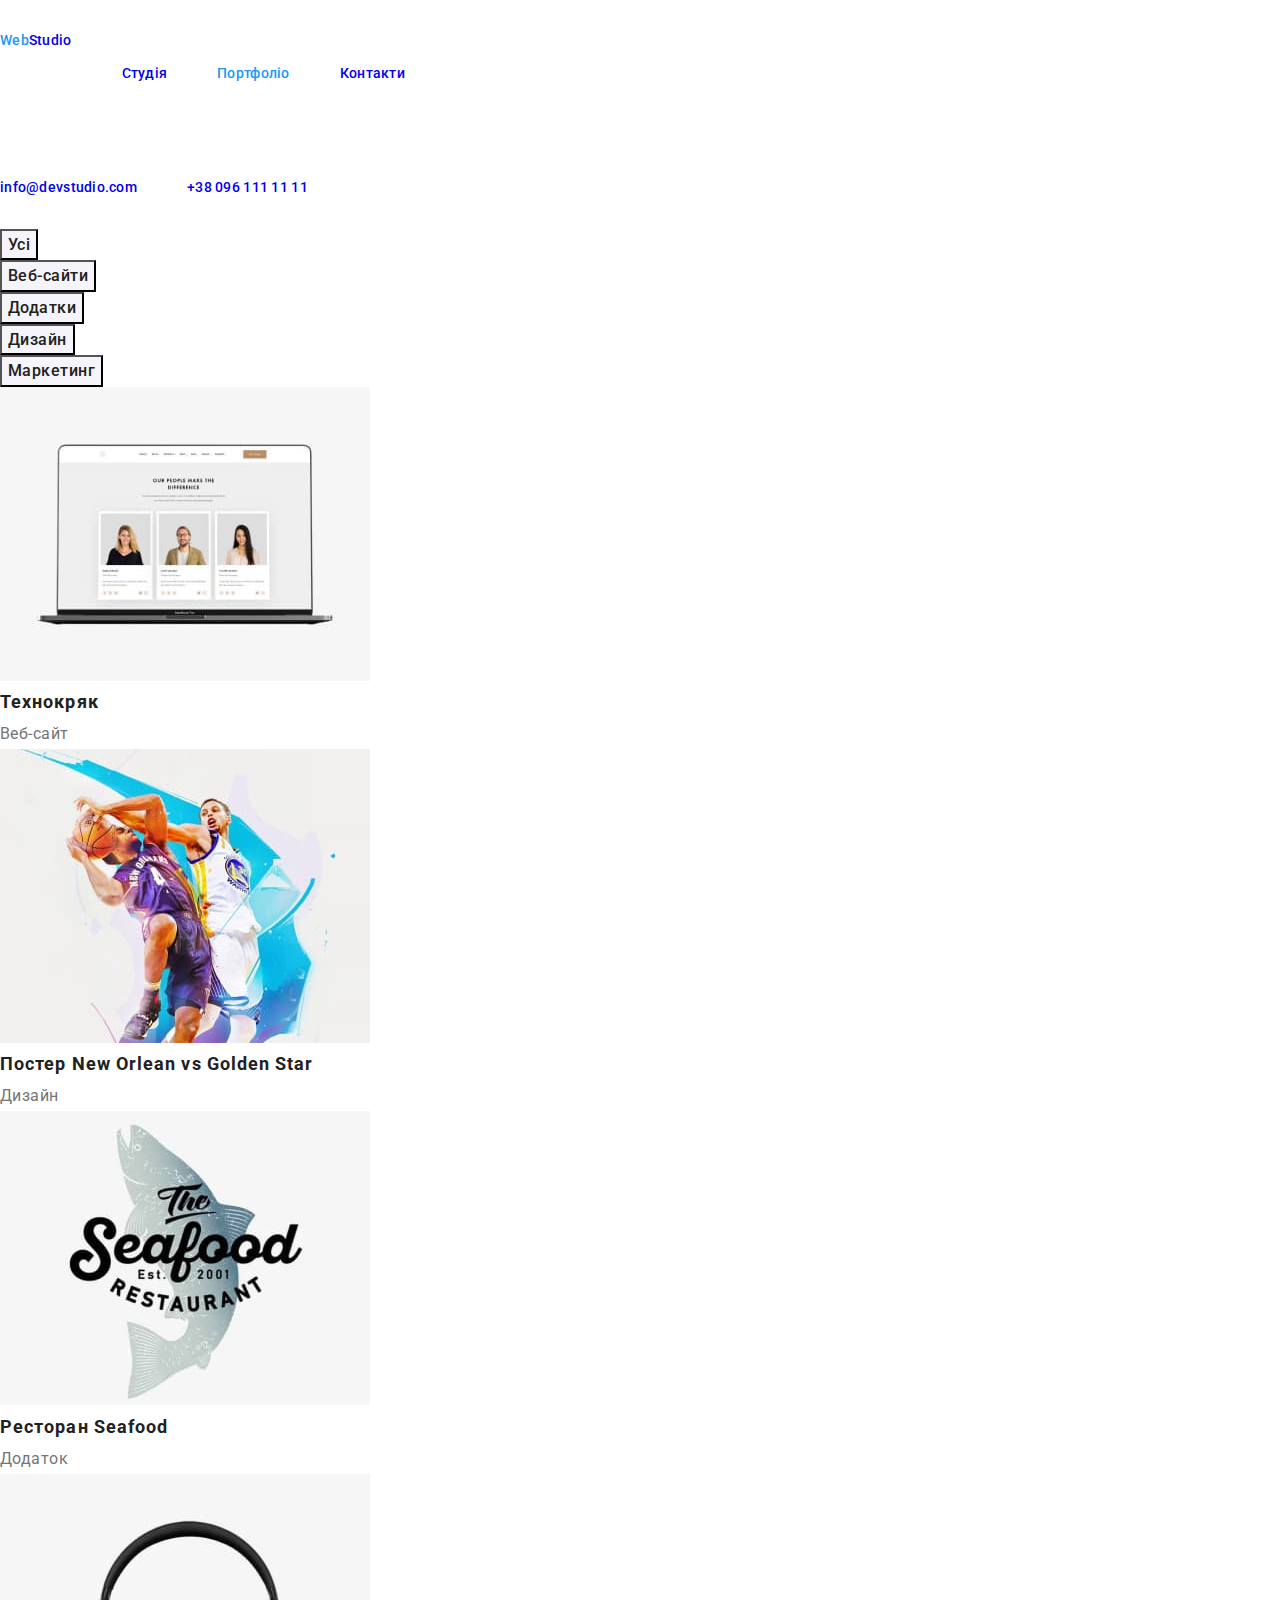
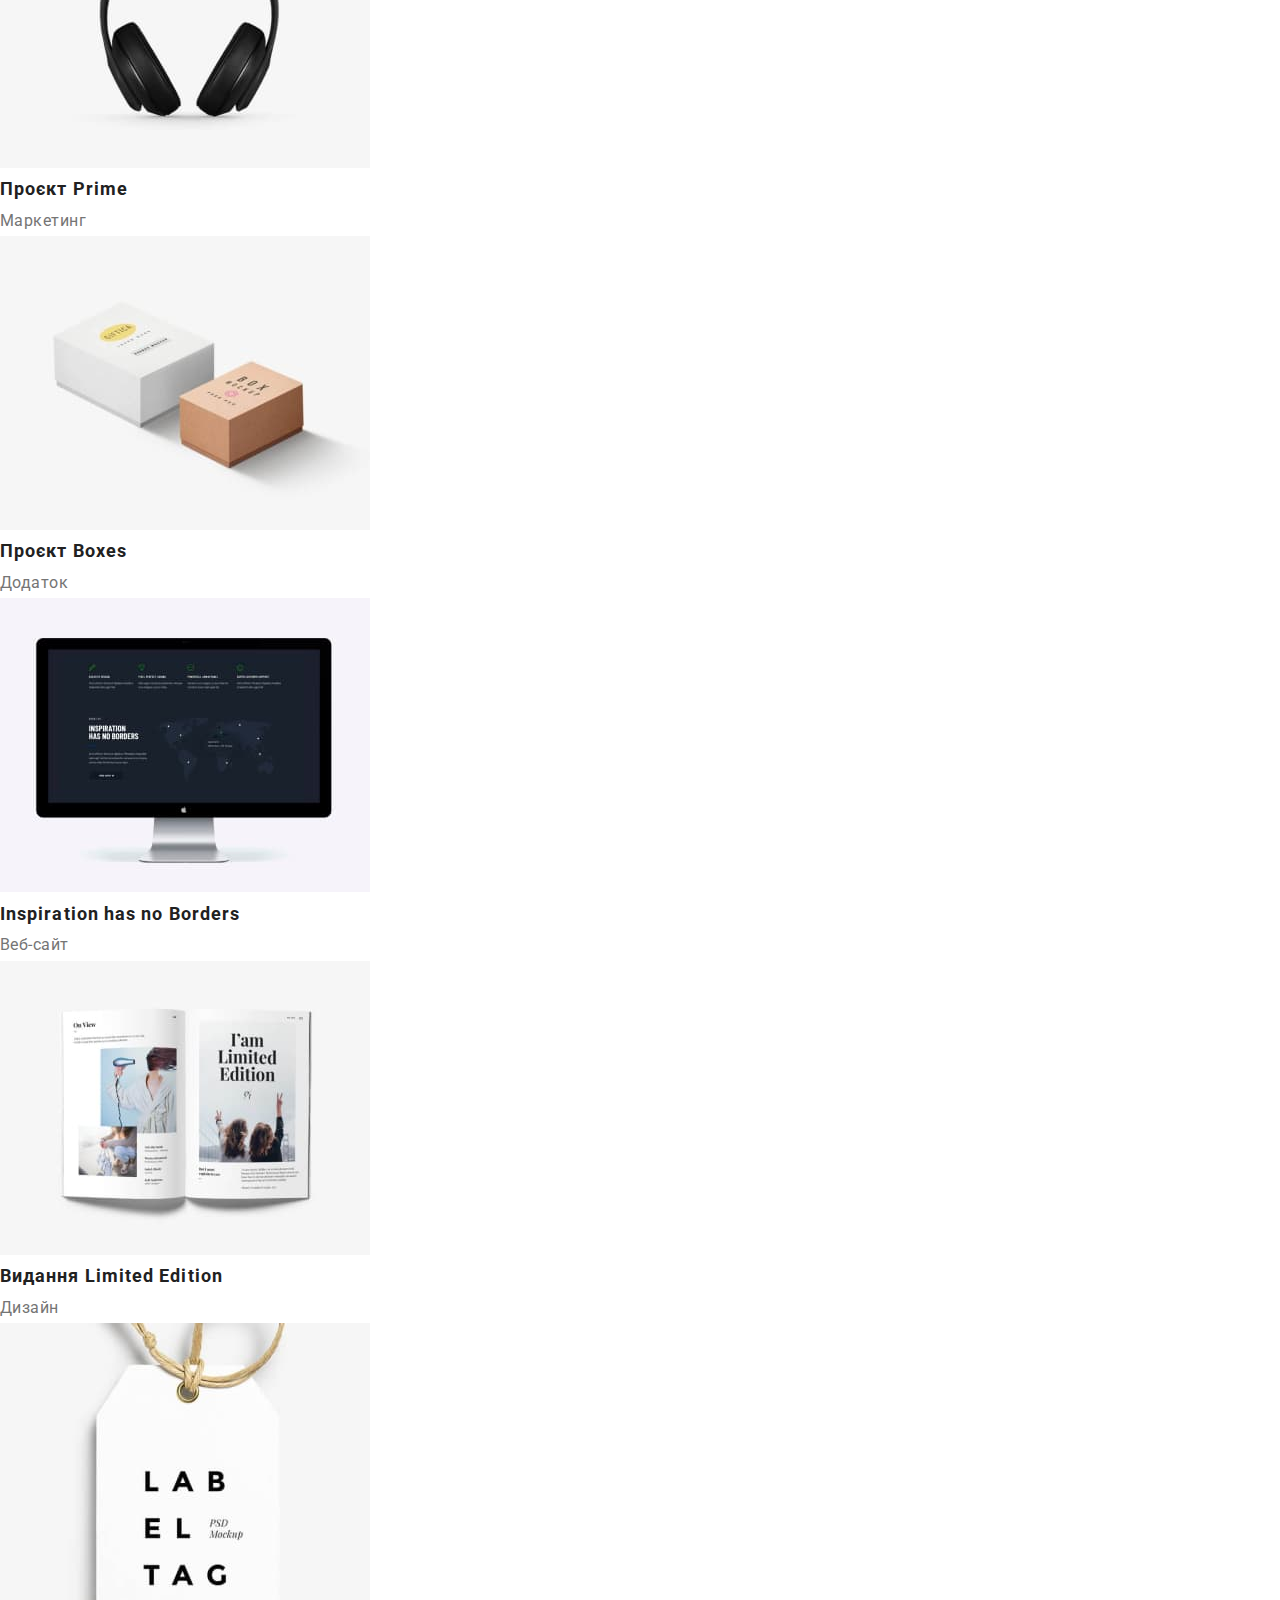
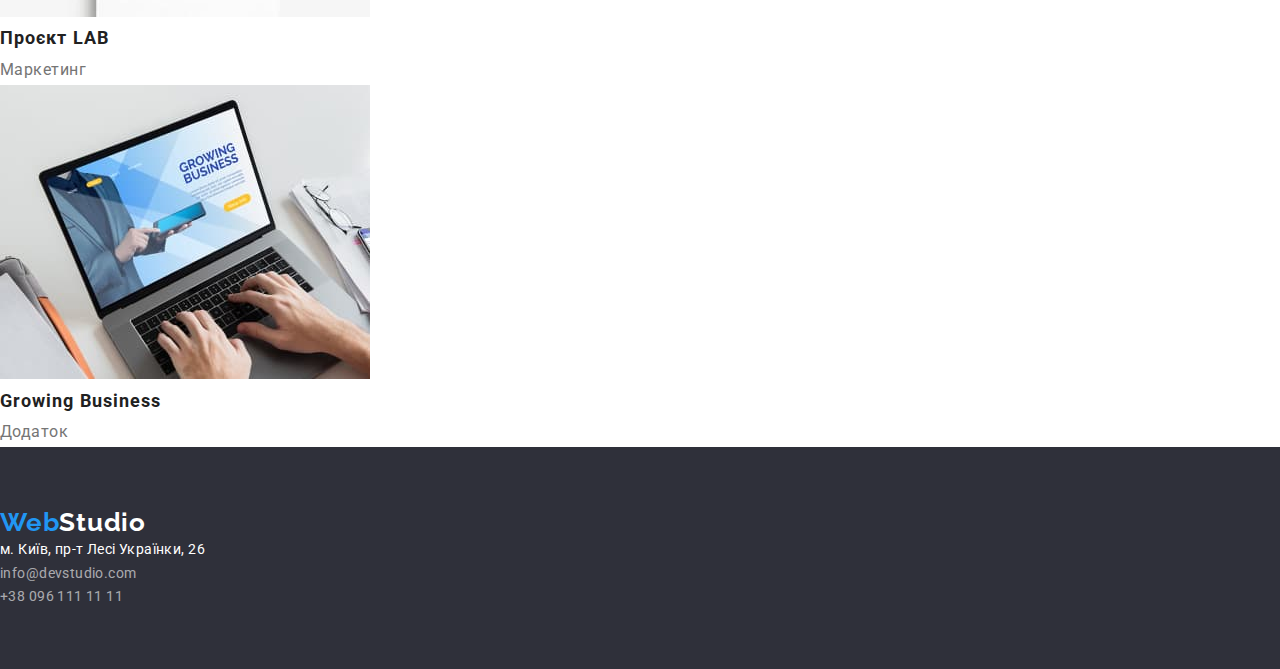
==== portfolio.html @ bb6c6833 "Index.html changed" ====
<!DOCTYPE html>
<html lang="uk">
  <head>
    <meta charset="UTF-8" />
    <meta http-equiv="X-UA-Compatible" content="IE=edge" />
    <meta name="viewport" content="width=device-width, initial-scale=1.0" />
    <title>Портфоліо</title>
    <link rel="preconnect" href="https://fonts.googleapis.com" />
    <link rel="preconnect" href="https://fonts.gstatic.com" crossorigin />
    <link
      href="https://fonts.googleapis.com/css2?family=Raleway:wght@700&family=Roboto:wght@400;500;700;900&display=swap"
      rel="stylesheet"
    />
    <link
      rel="stylesheet"
      href="https://cdnjs.cloudflare.com/ajax/libs/modern-normalize/1.1.0/modern-normalize.min.css"
    />
    <link rel="stylesheet" href="./css/styles.css" />
  </head>
  <body>
    <header class="site-header">
      <nav class="site-nav">
        <a class="logo" href="./index.html"><span class="web">Web</span>Studio</a>

        <ul class="site-nav list">
          <li>
            <a href="./index.html">Студія</a>
          </li>
          <li>
            <a class="current" href="./portfolio.html">Портфоліо</a>
          </li>
          <li>
            <a href="#">Контакти</a>
          </li>
        </ul>
      </nav>

      <ul class="contacts list">
        <li>
          <a href="mailto:info@devstudio.com">info@devstudio.com</a>
        </li>
        <li>
          <a href="tel:+380961111111">+38 096 111 11 11</a>
        </li>
      </ul>
    </header>

    <main>
      <section>
        <h1 hidden>Проєкти</h1>
        <ul class="list">
          <li>
            <button class="filter-button" type="button">Усі</button>
          </li>
          <li><button class="filter-button" type="button">Веб-сайти</button></li>
          <li><button class="filter-button" type="button">Додатки</button></li>
          <li><button class="filter-button" type="button">Дизайн</button></li>
          <li><button class="filter-button" type="button">Маркетинг</button></li>
        </ul>

        <ul class="list">
          <li class="project-item">
            <a href="#">
              <img src="./images/technokriak.jpeg" alt="Веб-сайт компанії Технокряк" width="370" />
              <h2 class="project-title">Технокряк</h2>
              <p class="project-type">Веб-сайт</p>
            </a>
          </li>

          <li class="project-item">
            <a href="#">
              <img src="./images/poster.jpeg" alt="Постер баскетбольного матчу" width="370" />
              <h2 class="project-title">Постер <span lang="en">New Orlean vs Golden Star</span></h2>
              <p class="project-type">Дизайн</p>
            </a>
          </li>

          <li class="project-item">
            <a href="#">
              <img
                src="./images/restaurant.jpeg"
                alt="Додаток ресторану морепродуктів"
                width="370"
              />
              <h2 class="project-title">Ресторан <span lang="en">Seafood</span></h2>
              <p class="project-type">Додаток</p>
            </a>
          </li>

          <li class="project-item">
            <a href="#">
              <img src="./images/prime.jpeg" alt="Маркетинг для проєкту Прайм" width="370" />
              <h2 class="project-title">Проєкт <span lang="en">Prime</span></h2>
              <p class="project-type">Маркетинг</p>
            </a>
          </li>

          <li class="project-item">
            <a href="#">
              <img src="./images/boxes.jpeg" alt="Додаток для проєкту Коробочки" width="370" />
              <h2 class="project-title">Проєкт <span lang="en">Boxes</span></h2>
              <p class="project-type">Додаток</p>
            </a>
          </li>

          <li class="project-item">
            <a href="#">
              <img
                src="./images/inspiration.jpeg"
                alt="Веб-сайт для проекту Натхнення без меж"
                width="370"
              />
              <h2 class="project-title" lang="en">Inspiration has no Borders</h2>
              <p class="project-type">Веб-сайт</p>
            </a>
          </li>

          <li class="project-item">
            <a href="#">
              <img
                src="./images/edition.jpeg"
                alt="Дизайн для видання Обмежений наклад"
                width="370"
              />
              <h2 class="project-title">Видання <span lang="en">Limited Edition</span></h2>
              <p class="project-type">Дизайн</p>
            </a>
          </li>

          <li class="project-item">
            <a href="#">
              <img src="./images/lab.jpeg" alt="Маркетинг для проєкту ЛАБ" width="370" />
              <h2 class="project-title">Проєкт <span lang="en">LAB</span></h2>
              <p class="project-type">Маркетинг</p>
            </a>
          </li>

          <li class="project-item">
            <a href="#">
              <img src="./images/business.jpeg" alt="Додаток Зростаючий бізнес" width="370" />
              <h2 class="project-title" lang="en">Growing Business</h2>
              <p class="project-type">Додаток</p>
            </a>
          </li>
        </ul>
      </section>
    </main>

    <footer class="site-footer">
      <a class="logo" href="./index.html"><span class="web">Web</span>Studio </a>
      <address class="site-address">
        <ul class="list">
          <li>
            <a
              class="map"
              href="https://goo.gl/maps/CPtrU1FHBa2aNyZL9"
              target="_blank"
              rel="noopener noreferrer"
              >м. Київ, пр-т Лесі Українки, 26</a
            >
          </li>
          <li>
            <a class="mail" href="mailto:info@devstudio.com">info@devstudio.com</a>
          </li>
          <li>
            <a class="tel" href="tel:+380961111111">+38 096 111 11 11</a>
          </li>
        </ul>
      </address>
    </footer>
  </body>
</html>
---- css/styles.css ----
:root {
  --primary-color: #757575;
  --secondary-color: #212121;
  --accent-color: #2196f3;
  --bg-primary-color: #2f303a;
  --bg-secondary-color: #f5f4fa;
  --white-color: #ffffff;
  --white-color-transparent: rgba(255, 255, 255, 0.6);
  --logo-color: #000000;
  --button-active-color: #188ce8;
}

body {
  background-color: var(--white-color);
  color: var(--primary-color);
  font-family: 'Roboto', sans-serif;
}

a {
  text-decoration: none;
}

h1,
h2,
h3,
p {
  margin-top: 0;
  margin-bottom: 0;
}

.list {
  list-style: none;
  padding: 0;
  margin: 0;
}

.container {
  width: 1200px;
  padding-left: 15px;
  padding-right: 15px;
  margin: 0 auto;
  outline: 2px solid red;
}

/*-----HEADER-----*/

.container-header {
  display: flex;
  align-items: center;
}

.navigation {
  display: flex;
}

.site-nav,
.contacts {
  display: flex;
  gap: 50px;
  padding-top: 32px;
  padding-bottom: 32px;
}

.site-header a {
  font-weight: 500;
  font-size: 14px;
  line-height: 1.17;
  letter-spacing: 0.02em;
}
.site-header a:hover,
.site-header a:focus,
.site-footer a:hover,
.site-footer a:focus {
  color: var(--accent-color);
}

.navigation .logo,
.site-footer .logo {
  font-family: 'Raleway', sans-serif;
  font-weight: 700;
  font-size: 26px;
  line-height: 1.17;
  letter-spacing: 0.03em;
}
.navigation .logo {
  margin-right: 93px;
  padding-top: 24px;
  padding-bottom: 25px;
  color: var(--logo-color);
}

.web {
  color: var(--accent-color);
}

.site-nav .link {
  display: block;
  color: var(--secondary-color);
}

.site-nav .current {
  color: var(--accent-color);
}

.contacts {
  margin-left: auto;
}

.contacts .link {
  display: block;
  color: var(--primary-color);
}

/*-----HERO-----*/

.hero,
.site-footer {
  background-color: var(--bg-primary-color);
}

.hero {
  text-align: center;
  color: var(--white-color);
  padding-top: 200px;
  padding-bottom: 200px;
  margin-bottom: 94px;
}

.hero-title {
  margin-bottom: 30px;
  color: var(--white-color);
  font-weight: 900;
  font-size: 44px;
  line-height: 1.36;
  letter-spacing: 0.06em;
  text-transform: uppercase;
}

.hero-btn {
  display: inline-block;
  border-radius: 4px;
  min-width: 216px;
  height: 50px;
  background-color: var(--accent-color);
  color: var(--white-color);
  font-family: inherit;
  font-weight: 700;
  font-size: 16px;
  line-height: 1.88;
  letter-spacing: 0.06em;
  cursor: pointer;
}
.hero-btn:active {
  background-color: var(--button-active-color);
}

/*-----FEATURES-----*/

.features,
.activities {
  margin-bottom: 94px;
}

.visually-hidden {
  position: absolute;
  width: 1px;
  height: 1px;
  margin: -1px;
  border: 0;
  padding: 0;
  white-space: nowrap;
  clip-path: inset(100%);
  clip: rect(0 0 0 0);
  overflow: hidden;
}

.features-list,
.activities-list,
.team-list {
  display: flex;
  gap: 30px;
}

.features-list .item {
  max-width: 270px;
}

.activities-title,
.features-title,
.team-title .card-title,
.project-title {
  color: var(--secondary-color);
}

.features-title {
  margin-bottom: 10px;
  font-size: 14px;
  line-height: 1.17;
  letter-spacing: 0.02em;
  text-transform: uppercase;
}

.features-desc {
  font-size: 14px;
  line-height: 1.7;
  letter-spacing: 0.03em;
}

/*-----ACTIVITIES------*/

.activities-title,
.team-title {
  margin-bottom: 50px;
  font-size: 36px;
  line-height: 1.17;
  letter-spacing: 0.03em;
  text-align: center;
}

/*-----TEAM-----*/

.team {
  background-color: var(--bg-secondary-color);
  padding-top: 94px;
  padding-bottom: 94px;
}

.card {
  background-color: var(--white-color);
}

.card-title {
  font-weight: 500;
  font-size: 16px;
  line-height: 1.17;
  letter-spacing: 0.03em;
}

.card-desc {
  font-size: 16px;
  line-height: 1.17;
  letter-spacing: 0.03em;
}

/*-----FOOTER-----*/
.site-footer {
  padding: 60px 0;
}

.site-footer .logo {
  color: var(--white-color);
}

.site-footer address {
  font-style: normal;
  font-size: 14px;
  line-height: 1.7;
  letter-spacing: 0.03em;
}

.site-footer .map {
  color: var(--white-color);
}

.site-footer .mail,
.site-footer .tel {
  color: var(--white-color-transparent);
}

.filter-button {
  background-color: var(--bg-secondary-color);
  color: var(--secondary-color);
  font-family: 'Roboto', sans-serif;
  font-weight: 500;
  font-size: 16px;
  line-height: 1.6;
  letter-spacing: 0.03em;
}
.filter-button:hover,
.filter-button:focus {
  background-color: var(--accent-color);
  color: var(--white-color);
  cursor: pointer;
}

.project-title {
  color: var(--secondary-color);
  font-size: 18px;
  line-height: 1.88;
  letter-spacing: 0.06em;
}

.project-type {
  color: var(--primary-color);
  font-size: 16px;
  line-height: 1.88;
  letter-spacing: 0.03em;
}
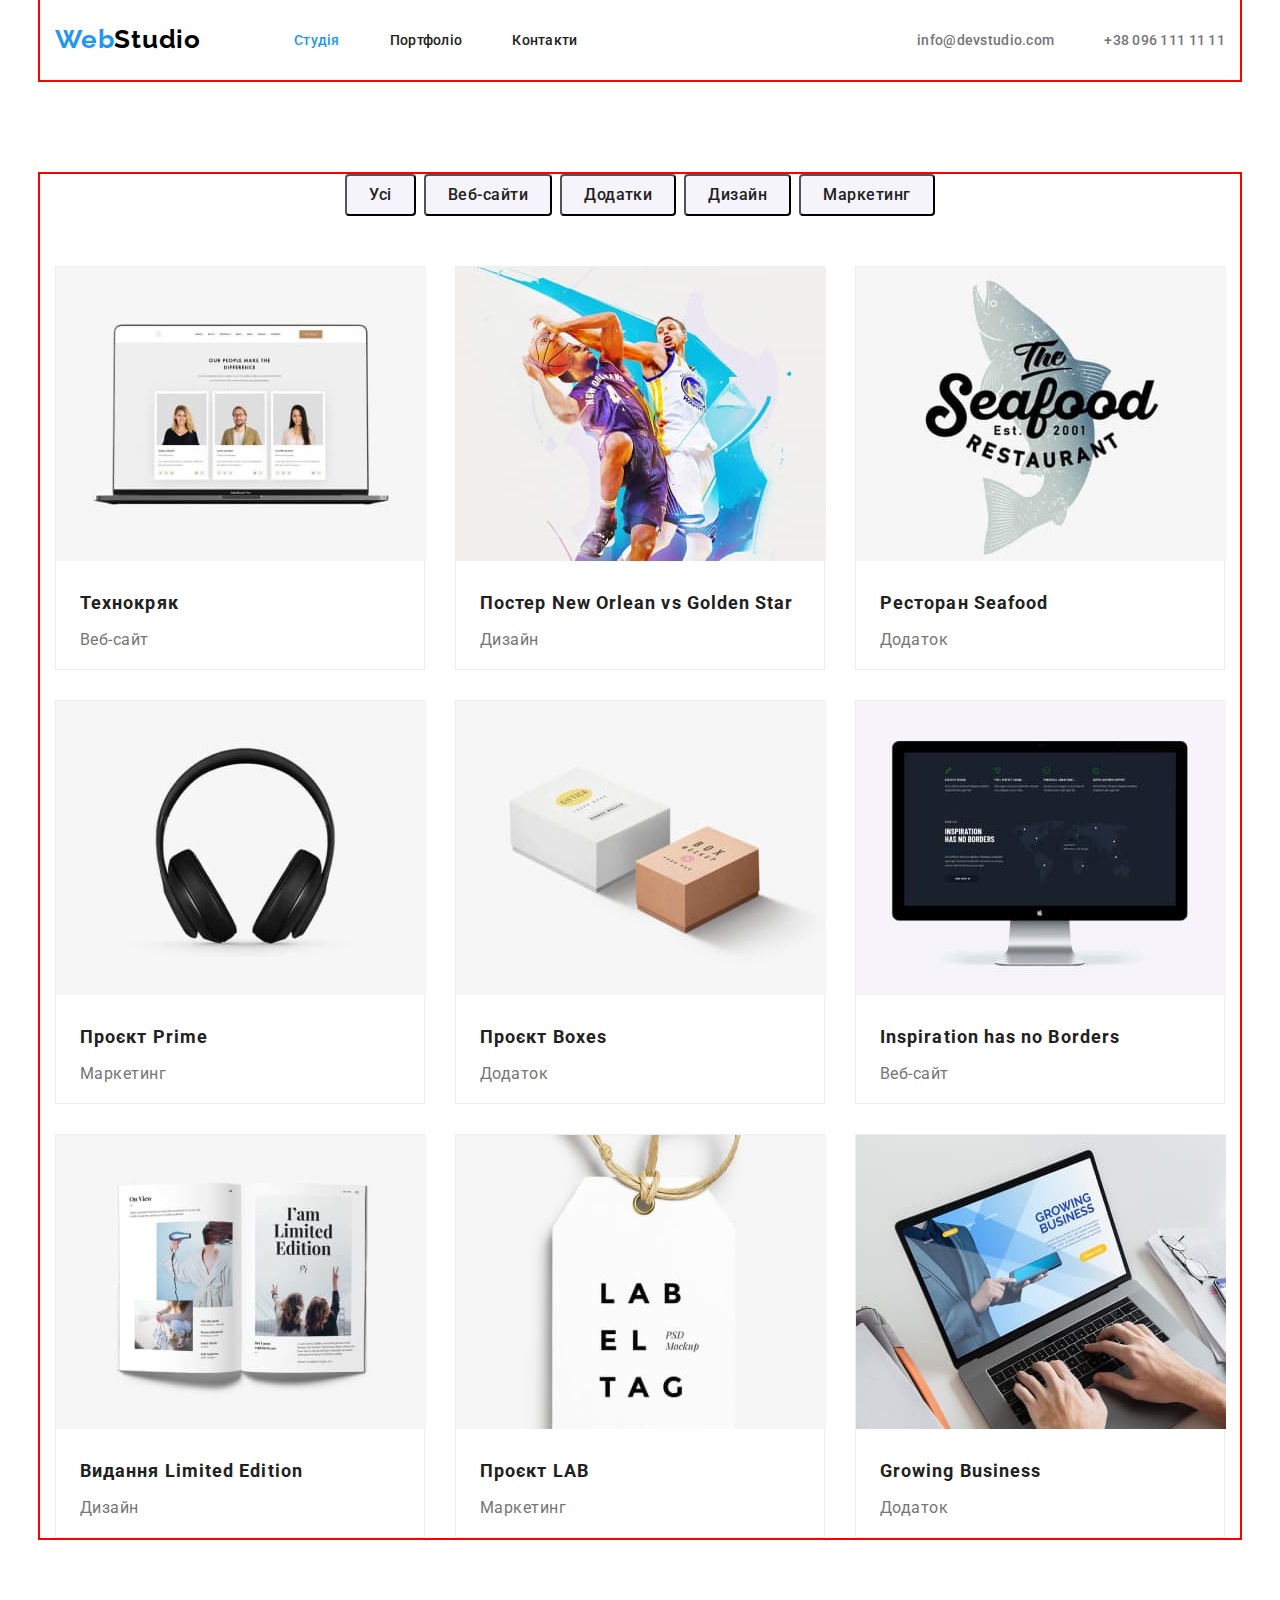
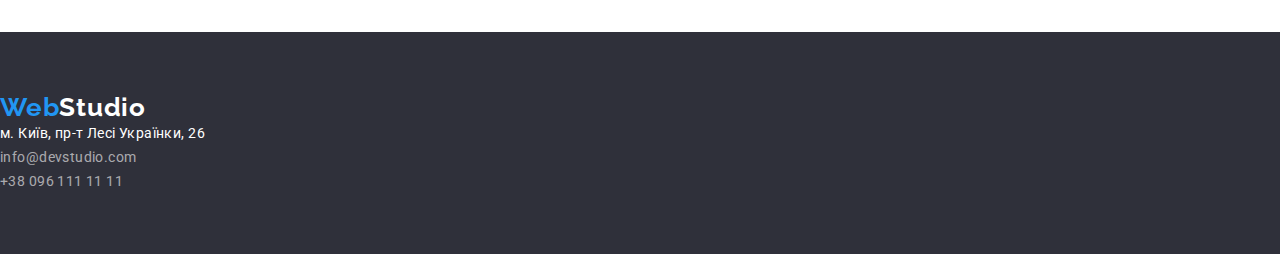
==== commit ee5e2dde: "Added geometry styling and content positioning for portfolio.html" ====
--- a/portfolio.html
+++ b/portfolio.html
@@ -19,130 +19,161 @@
   </head>
   <body>
     <header class="site-header">
-      <nav class="site-nav">
-        <a class="logo" href="./index.html"><span class="web">Web</span>Studio</a>
-
-        <ul class="site-nav list">
-          <li>
-            <a href="./index.html">Студія</a>
-          </li>
-          <li>
-            <a class="current" href="./portfolio.html">Портфоліо</a>
-          </li>
-          <li>
-            <a href="#">Контакти</a>
+      <div class="container container-header">
+        <nav class="navigation">
+          <a class="logo" href="./index.html"><span class="web">Web</span>Studio</a>
+
+          <ul class="site-nav list">
+            <li class="item">
+              <a class="link current" href="./index.html">Студія</a>
+            </li>
+            <li class="item">
+              <a class="link" href="./portfolio.html">Портфоліо</a>
+            </li>
+            <li class="item">
+              <a class="link" href="#">Контакти</a>
+            </li>
+          </ul>
+        </nav>
+
+        <ul class="contacts list">
+          <li class="item">
+            <a class="link" href="mailto:info@devstudio.com">info@devstudio.com</a>
+          </li>
+          <li class="item">
+            <a class="link" href="tel:+380961111111">+38 096 111 11 11</a>
           </li>
         </ul>
-      </nav>
-
-      <ul class="contacts list">
-        <li>
-          <a href="mailto:info@devstudio.com">info@devstudio.com</a>
-        </li>
-        <li>
-          <a href="tel:+380961111111">+38 096 111 11 11</a>
-        </li>
-      </ul>
+      </div>
     </header>
 
     <main>
-      <section>
-        <h1 hidden>Проєкти</h1>
-        <ul class="list">
-          <li>
-            <button class="filter-button" type="button">Усі</button>
-          </li>
-          <li><button class="filter-button" type="button">Веб-сайти</button></li>
-          <li><button class="filter-button" type="button">Додатки</button></li>
-          <li><button class="filter-button" type="button">Дизайн</button></li>
-          <li><button class="filter-button" type="button">Маркетинг</button></li>
-        </ul>
-
-        <ul class="list">
-          <li class="project-item">
-            <a href="#">
-              <img src="./images/technokriak.jpeg" alt="Веб-сайт компанії Технокряк" width="370" />
-              <h2 class="project-title">Технокряк</h2>
-              <p class="project-type">Веб-сайт</p>
-            </a>
-          </li>
-
-          <li class="project-item">
-            <a href="#">
-              <img src="./images/poster.jpeg" alt="Постер баскетбольного матчу" width="370" />
-              <h2 class="project-title">Постер <span lang="en">New Orlean vs Golden Star</span></h2>
-              <p class="project-type">Дизайн</p>
-            </a>
-          </li>
-
-          <li class="project-item">
-            <a href="#">
-              <img
-                src="./images/restaurant.jpeg"
-                alt="Додаток ресторану морепродуктів"
-                width="370"
-              />
-              <h2 class="project-title">Ресторан <span lang="en">Seafood</span></h2>
-              <p class="project-type">Додаток</p>
-            </a>
-          </li>
-
-          <li class="project-item">
-            <a href="#">
-              <img src="./images/prime.jpeg" alt="Маркетинг для проєкту Прайм" width="370" />
-              <h2 class="project-title">Проєкт <span lang="en">Prime</span></h2>
-              <p class="project-type">Маркетинг</p>
-            </a>
-          </li>
-
-          <li class="project-item">
-            <a href="#">
-              <img src="./images/boxes.jpeg" alt="Додаток для проєкту Коробочки" width="370" />
-              <h2 class="project-title">Проєкт <span lang="en">Boxes</span></h2>
-              <p class="project-type">Додаток</p>
-            </a>
-          </li>
-
-          <li class="project-item">
-            <a href="#">
-              <img
-                src="./images/inspiration.jpeg"
-                alt="Веб-сайт для проекту Натхнення без меж"
-                width="370"
-              />
-              <h2 class="project-title" lang="en">Inspiration has no Borders</h2>
-              <p class="project-type">Веб-сайт</p>
-            </a>
-          </li>
-
-          <li class="project-item">
-            <a href="#">
-              <img
-                src="./images/edition.jpeg"
-                alt="Дизайн для видання Обмежений наклад"
-                width="370"
-              />
-              <h2 class="project-title">Видання <span lang="en">Limited Edition</span></h2>
-              <p class="project-type">Дизайн</p>
-            </a>
-          </li>
-
-          <li class="project-item">
-            <a href="#">
-              <img src="./images/lab.jpeg" alt="Маркетинг для проєкту ЛАБ" width="370" />
-              <h2 class="project-title">Проєкт <span lang="en">LAB</span></h2>
-              <p class="project-type">Маркетинг</p>
-            </a>
-          </li>
-
-          <li class="project-item">
-            <a href="#">
-              <img src="./images/business.jpeg" alt="Додаток Зростаючий бізнес" width="370" />
-              <h2 class="project-title" lang="en">Growing Business</h2>
-              <p class="project-type">Додаток</p>
-            </a>
-          </li>
-        </ul>
+      <section class="portfolio">
+        <div class="container">
+          <div class="filter-container">
+            <h1 class="visually-hidden">Проєкти</h1>
+            <ul class="filter-list list">
+              <li>
+                <button class="filter-btn" type="button">Усі</button>
+              </li>
+              <li><button class="filter-btn" type="button">Веб-сайти</button></li>
+              <li><button class="filter-btn" type="button">Додатки</button></li>
+              <li><button class="filter-btn" type="button">Дизайн</button></li>
+              <li><button class="filter-btn" type="button">Маркетинг</button></li>
+            </ul>
+          </div>
+          <div class="project-container">
+            <ul class="project-list list">
+              <li class="project-item">
+                <a href="#">
+                  <img
+                    src="./images/technokriak.jpeg"
+                    alt="Веб-сайт компанії Технокряк"
+                    width="370"
+                  />
+                  <div class="project-text">
+                    <h2 class="project-title">Технокряк</h2>
+                    <p class="project-type">Веб-сайт</p>
+                  </div>
+                </a>
+              </li>
+
+              <li class="project-item">
+                <a href="#">
+                  <img src="./images/poster.jpeg" alt="Постер баскетбольного матчу" width="370" />
+                  <div class="project-text">
+                    <h2 class="project-title">
+                      Постер <span lang="en">New Orlean vs Golden Star</span>
+                    </h2>
+                    <p class="project-type">Дизайн</p>
+                  </div>
+                </a>
+              </li>
+
+              <li class="project-item">
+                <a href="#">
+                  <img
+                    src="./images/restaurant.jpeg"
+                    alt="Додаток ресторану морепродуктів"
+                    width="370"
+                  />
+                  <div class="project-text">
+                    <h2 class="project-title">Ресторан <span lang="en">Seafood</span></h2>
+                    <p class="project-type">Додаток</p>
+                  </div>
+                </a>
+              </li>
+
+              <li class="project-item">
+                <a href="#">
+                  <img src="./images/prime.jpeg" alt="Маркетинг для проєкту Прайм" width="370" />
+                  <div class="project-text">
+                    <h2 class="project-title">Проєкт <span lang="en">Prime</span></h2>
+                    <p class="project-type">Маркетинг</p>
+                  </div>
+                </a>
+              </li>
+
+              <li class="project-item">
+                <a href="#">
+                  <img src="./images/boxes.jpeg" alt="Додаток для проєкту Коробочки" width="370" />
+                  <div class="project-text">
+                    <h2 class="project-title">Проєкт <span lang="en">Boxes</span></h2>
+                    <p class="project-type">Додаток</p>
+                  </div>
+                </a>
+              </li>
+
+              <li class="project-item">
+                <a href="#">
+                  <img
+                    src="./images/inspiration.jpeg"
+                    alt="Веб-сайт для проекту Натхнення без меж"
+                    width="370"
+                  />
+                  <div class="project-text">
+                    <h2 class="project-title" lang="en">Inspiration has no Borders</h2>
+                    <p class="project-type">Веб-сайт</p>
+                  </div>
+                </a>
+              </li>
+
+              <li class="project-item">
+                <a href="#">
+                  <img
+                    src="./images/edition.jpeg"
+                    alt="Дизайн для видання Обмежений наклад"
+                    width="370"
+                  />
+                  <div class="project-text">
+                    <h2 class="project-title">Видання <span lang="en">Limited Edition</span></h2>
+                    <p class="project-type">Дизайн</p>
+                  </div>
+                </a>
+              </li>
+
+              <li class="project-item">
+                <a href="#">
+                  <img src="./images/lab.jpeg" alt="Маркетинг для проєкту ЛАБ" width="370" />
+                  <div class="project-text">
+                    <h2 class="project-title">Проєкт <span lang="en">LAB</span></h2>
+                    <p class="project-type">Маркетинг</p>
+                  </div>
+                </a>
+              </li>
+
+              <li class="project-item">
+                <a href="#">
+                  <img src="./images/business.jpeg" alt="Додаток Зростаючий бізнес" width="370" />
+                  <div class="project-text">
+                    <h2 class="project-title" lang="en">Growing Business</h2>
+                    <p class="project-type">Додаток</p>
+                  </div>
+                </a>
+              </li>
+            </ul>
+          </div>
+        </div>
       </section>
     </main>
 
--- a/css/styles.css
+++ b/css/styles.css
@@ -8,6 +8,7 @@
   --white-color-transparent: rgba(255, 255, 255, 0.6);
   --logo-color: #000000;
   --button-active-color: #188ce8;
+  --border-color: #eeeeee;
 }
 
 body {
@@ -227,16 +228,22 @@
 
 .card {
   background-color: var(--white-color);
+  display: inline-block;
+  text-align: center;
 }
 
 .card-title {
+  margin-top: 30px;
+  margin-bottom: 10px;
   font-weight: 500;
   font-size: 16px;
   line-height: 1.17;
   letter-spacing: 0.03em;
+  color: var(--secondary-color);
 }
 
 .card-desc {
+  padding-bottom: 30px;
   font-size: 16px;
   line-height: 1.17;
   letter-spacing: 0.03em;
@@ -267,7 +274,23 @@
   color: var(--white-color-transparent);
 }
 
-.filter-button {
+/*-----PORTFOLIO-----*/
+
+.portfolio {
+  margin-top: 94px;
+  margin-bottom: 94px;
+}
+
+.filter-list {
+  display: flex;
+  gap: 8px;
+  justify-content: center;
+  margin-bottom: 50px;
+}
+
+.filter-btn {
+  padding: 6px 22px;
+  border-radius: 4px;
   background-color: var(--bg-secondary-color);
   color: var(--secondary-color);
   font-family: 'Roboto', sans-serif;
@@ -276,17 +299,37 @@
   line-height: 1.6;
   letter-spacing: 0.03em;
 }
-.filter-button:hover,
-.filter-button:focus {
+.filter-btn:hover,
+.filter-btn:focus {
   background-color: var(--accent-color);
   color: var(--white-color);
   cursor: pointer;
 }
 
+/*-----PROJECT-----*/
+
+.project-list {
+  display: flex;
+  flex-wrap: wrap;
+  gap: 30px;
+}
+
+.project-item {
+  width: calc((100% - 30px * 2) / 3);
+  height: 404px;
+  border: 1px solid var(--border-color);
+}
+
+.project-text {
+  padding: 20px 24px;
+  min-width: 322px;
+}
+
 .project-title {
+  margin-bottom: 4px;
   color: var(--secondary-color);
   font-size: 18px;
-  line-height: 1.88;
+  line-height: 2;
   letter-spacing: 0.06em;
 }
 
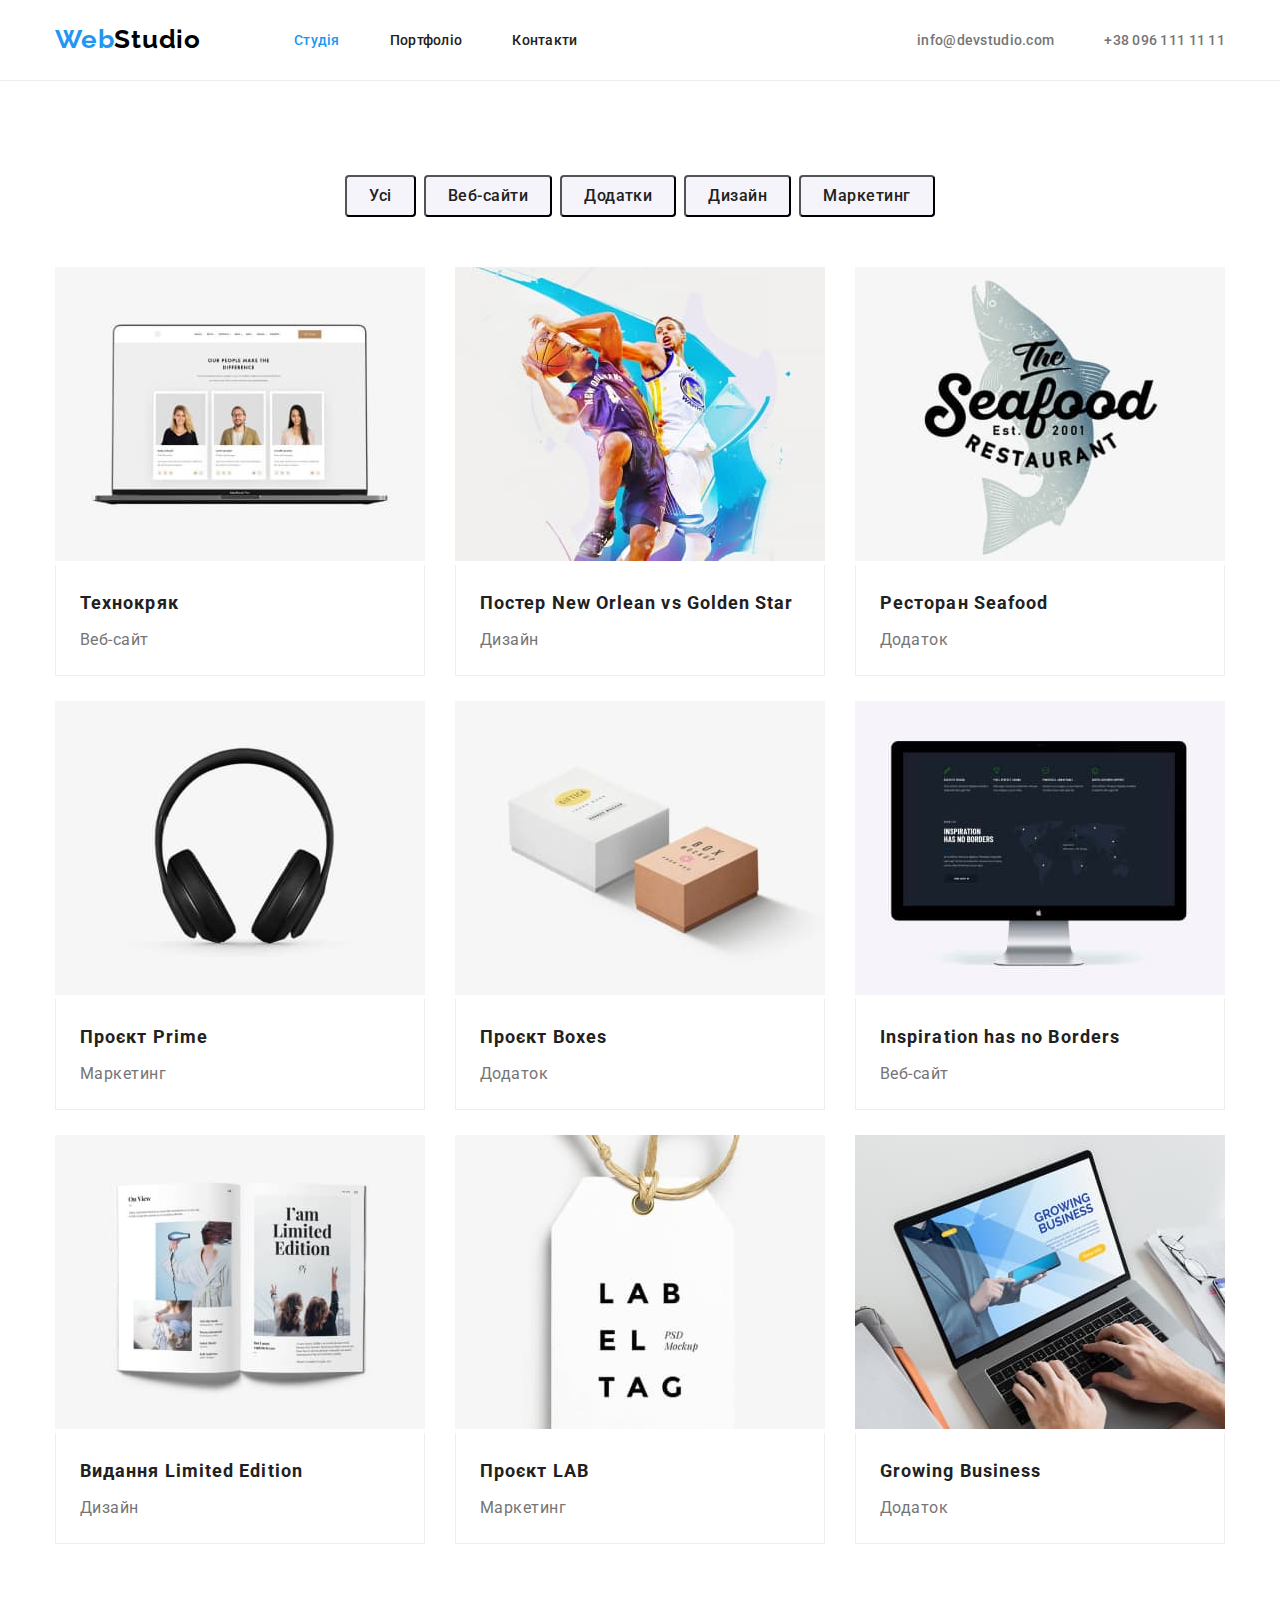
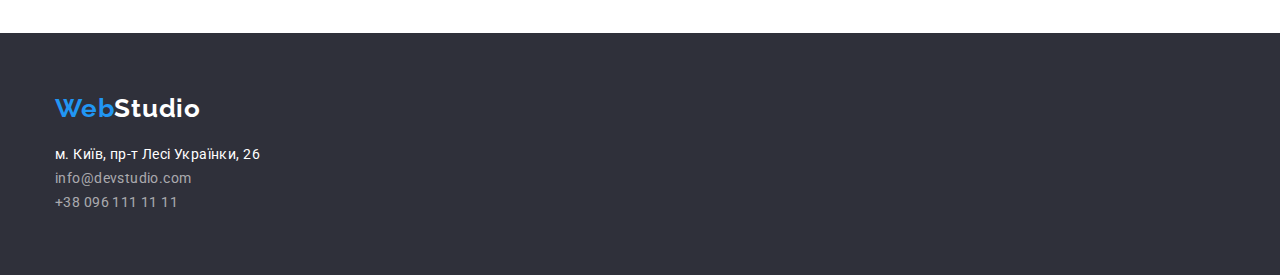
==== commit be728f0f: "Added some changes according to HW criteria" ====
--- a/portfolio.html
+++ b/portfolio.html
@@ -48,7 +48,7 @@
     </header>
 
     <main>
-      <section class="portfolio">
+      <section class="section">
         <div class="container">
           <div class="filter-container">
             <h1 class="visually-hidden">Проєкти</h1>
@@ -178,26 +178,28 @@
     </main>
 
     <footer class="site-footer">
-      <a class="logo" href="./index.html"><span class="web">Web</span>Studio </a>
-      <address class="site-address">
-        <ul class="list">
-          <li>
-            <a
-              class="map"
-              href="https://goo.gl/maps/CPtrU1FHBa2aNyZL9"
-              target="_blank"
-              rel="noopener noreferrer"
-              >м. Київ, пр-т Лесі Українки, 26</a
-            >
-          </li>
-          <li>
-            <a class="mail" href="mailto:info@devstudio.com">info@devstudio.com</a>
-          </li>
-          <li>
-            <a class="tel" href="tel:+380961111111">+38 096 111 11 11</a>
-          </li>
-        </ul>
-      </address>
+      <div class="container">
+        <a class="logo" href="./index.html"><span class="web">Web</span>Studio </a>
+        <address class="site-address">
+          <ul class="address-list list">
+            <li>
+              <a
+                class="map"
+                href="https://goo.gl/maps/CPtrU1FHBa2aNyZL9"
+                target="_blank"
+                rel="noopener noreferrer"
+                >м. Київ, пр-т Лесі Українки, 26</a
+              >
+            </li>
+            <li>
+              <a class="mail" href="mailto:info@devstudio.com">info@devstudio.com</a>
+            </li>
+            <li>
+              <a class="tel" href="tel:+380961111111">+38 096 111 11 11</a>
+            </li>
+          </ul>
+        </address>
+      </div>
     </footer>
   </body>
 </html>
--- a/css/styles.css
+++ b/css/styles.css
@@ -9,6 +9,7 @@
   --logo-color: #000000;
   --button-active-color: #188ce8;
   --border-color: #eeeeee;
+  --border-header-color: #ececec;
 }
 
 body {
@@ -40,10 +41,12 @@
   padding-left: 15px;
   padding-right: 15px;
   margin: 0 auto;
-  outline: 2px solid red;
 }
 
 /*-----HEADER-----*/
+.site-header {
+  border-bottom: 1px solid var(--border-header-color);
+}
 
 .container-header {
   display: flex;
@@ -124,7 +127,6 @@
   color: var(--white-color);
   padding-top: 200px;
   padding-bottom: 200px;
-  margin-bottom: 94px;
 }
 
 .hero-title {
@@ -157,9 +159,9 @@
 
 /*-----FEATURES-----*/
 
-.features,
-.activities {
-  margin-bottom: 94px;
+.section {
+  padding-top: 94px;
+  padding-bottom: 94px;
 }
 
 .visually-hidden {
@@ -222,8 +224,6 @@
 
 .team {
   background-color: var(--bg-secondary-color);
-  padding-top: 94px;
-  padding-bottom: 94px;
 }
 
 .card {
@@ -255,6 +255,8 @@
 }
 
 .site-footer .logo {
+  display: inline-block;
+  margin-bottom: 20px;
   color: var(--white-color);
 }
 
@@ -265,7 +267,12 @@
   letter-spacing: 0.03em;
 }
 
+.address-list {
+  display: inline-block;
+}
+
 .site-footer .map {
+  margin-bottom: 9px;
   color: var(--white-color);
 }
 
@@ -274,12 +281,11 @@
   color: var(--white-color-transparent);
 }
 
+.site-footer .mail {
+  margin-bottom: 9px;
+}
+
 /*-----PORTFOLIO-----*/
-
-.portfolio {
-  margin-top: 94px;
-  margin-bottom: 94px;
-}
 
 .filter-list {
   display: flex;
@@ -317,12 +323,13 @@
 .project-item {
   width: calc((100% - 30px * 2) / 3);
   height: 404px;
-  border: 1px solid var(--border-color);
 }
 
 .project-text {
   padding: 20px 24px;
   min-width: 322px;
+  border: 1px solid var(--border-color);
+  border-top: none;
 }
 
 .project-title {
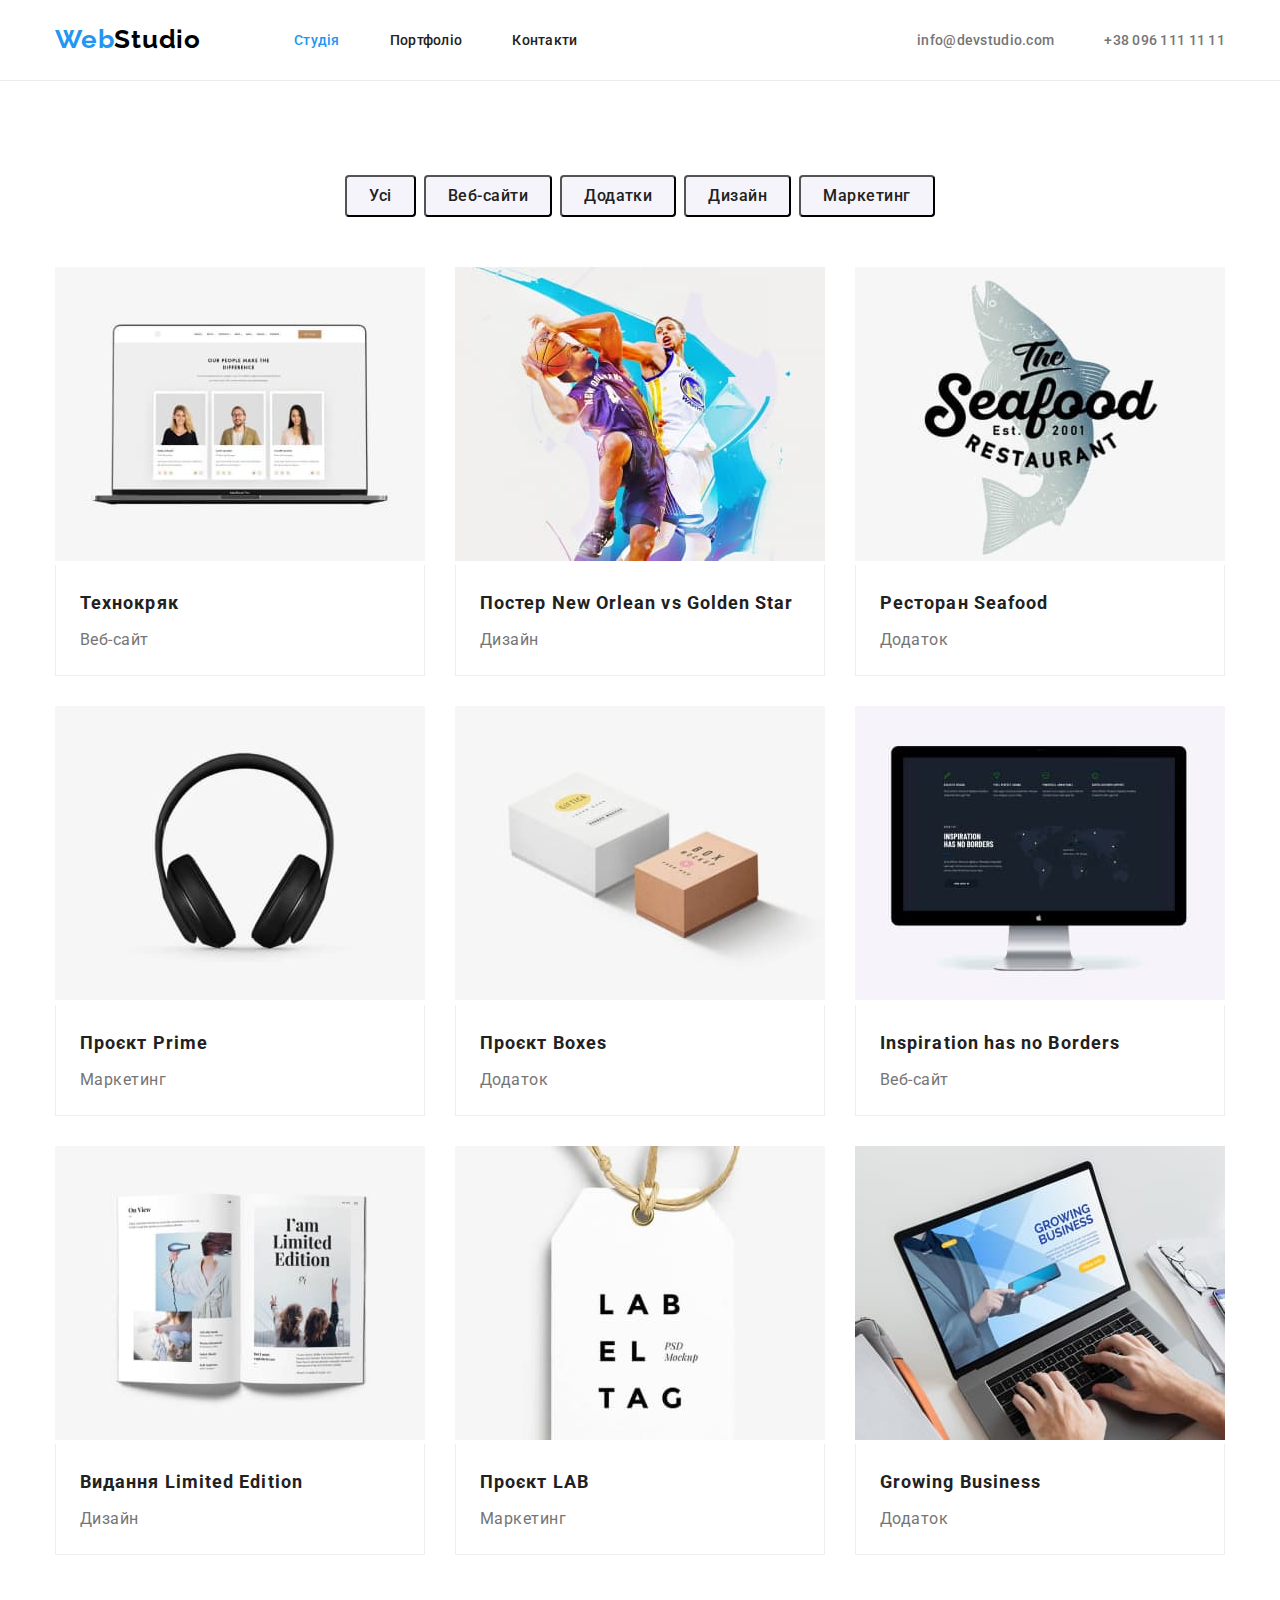
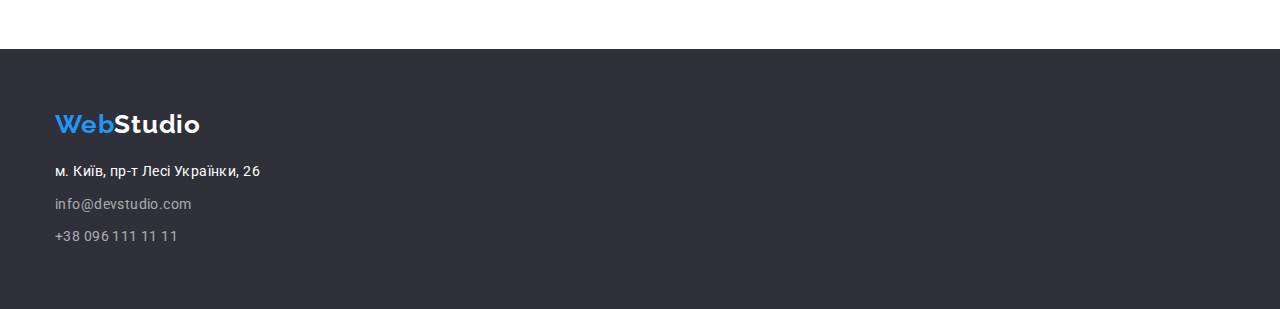
==== commit 83f868dc: "fixed mistakes" ====
--- a/portfolio.html
+++ b/portfolio.html
@@ -182,7 +182,7 @@
         <a class="logo" href="./index.html"><span class="web">Web</span>Studio </a>
         <address class="site-address">
           <ul class="address-list list">
-            <li>
+            <li class="address-item">
               <a
                 class="map"
                 href="https://goo.gl/maps/CPtrU1FHBa2aNyZL9"
@@ -191,10 +191,10 @@
                 >м. Київ, пр-т Лесі Українки, 26</a
               >
             </li>
-            <li>
+            <li class="address-item">
               <a class="mail" href="mailto:info@devstudio.com">info@devstudio.com</a>
             </li>
-            <li>
+            <li class="address-item">
               <a class="tel" href="tel:+380961111111">+38 096 111 11 11</a>
             </li>
           </ul>
--- a/css/styles.css
+++ b/css/styles.css
@@ -61,8 +61,6 @@
 .contacts {
   display: flex;
   gap: 50px;
-  padding-top: 32px;
-  padding-bottom: 32px;
 }
 
 .site-header a {
@@ -97,8 +95,14 @@
   color: var(--accent-color);
 }
 
+.site-nav .link,
+.contacts .link {
+  display: block;
+  padding-top: 32px;
+  padding-bottom: 32px;
+}
+
 .site-nav .link {
-  display: block;
   color: var(--secondary-color);
 }
 
@@ -111,7 +115,6 @@
 }
 
 .contacts .link {
-  display: block;
   color: var(--primary-color);
 }
 
@@ -131,6 +134,9 @@
 
 .hero-title {
   margin-bottom: 30px;
+  margin-left: auto;
+  margin-right: auto;
+  max-width: 696px;
   color: var(--white-color);
   font-weight: 900;
   font-size: 44px;
@@ -211,6 +217,10 @@
 
 /*-----ACTIVITIES------*/
 
+.activities {
+  padding-bottom: 94px;
+}
+
 .activities-title,
 .team-title {
   margin-bottom: 50px;
@@ -218,6 +228,7 @@
   line-height: 1.17;
   letter-spacing: 0.03em;
   text-align: center;
+  color: var(--secondary-color);
 }
 
 /*-----TEAM-----*/
@@ -232,8 +243,12 @@
   text-align: center;
 }
 
+.card-text {
+  padding-top: 30px;
+  padding-bottom: 30px;
+}
+
 .card-title {
-  margin-top: 30px;
   margin-bottom: 10px;
   font-weight: 500;
   font-size: 16px;
@@ -243,7 +258,6 @@
 }
 
 .card-desc {
-  padding-bottom: 30px;
   font-size: 16px;
   line-height: 1.17;
   letter-spacing: 0.03em;
@@ -270,19 +284,17 @@
 .address-list {
   display: inline-block;
 }
+.address-item:not(:last-child) {
+  margin-bottom: 9px;
+}
 
 .site-footer .map {
-  margin-bottom: 9px;
   color: var(--white-color);
 }
 
 .site-footer .mail,
 .site-footer .tel {
   color: var(--white-color-transparent);
-}
-
-.site-footer .mail {
-  margin-bottom: 9px;
 }
 
 /*-----PORTFOLIO-----*/
@@ -322,7 +334,6 @@
 
 .project-item {
   width: calc((100% - 30px * 2) / 3);
-  height: 404px;
 }
 
 .project-text {
